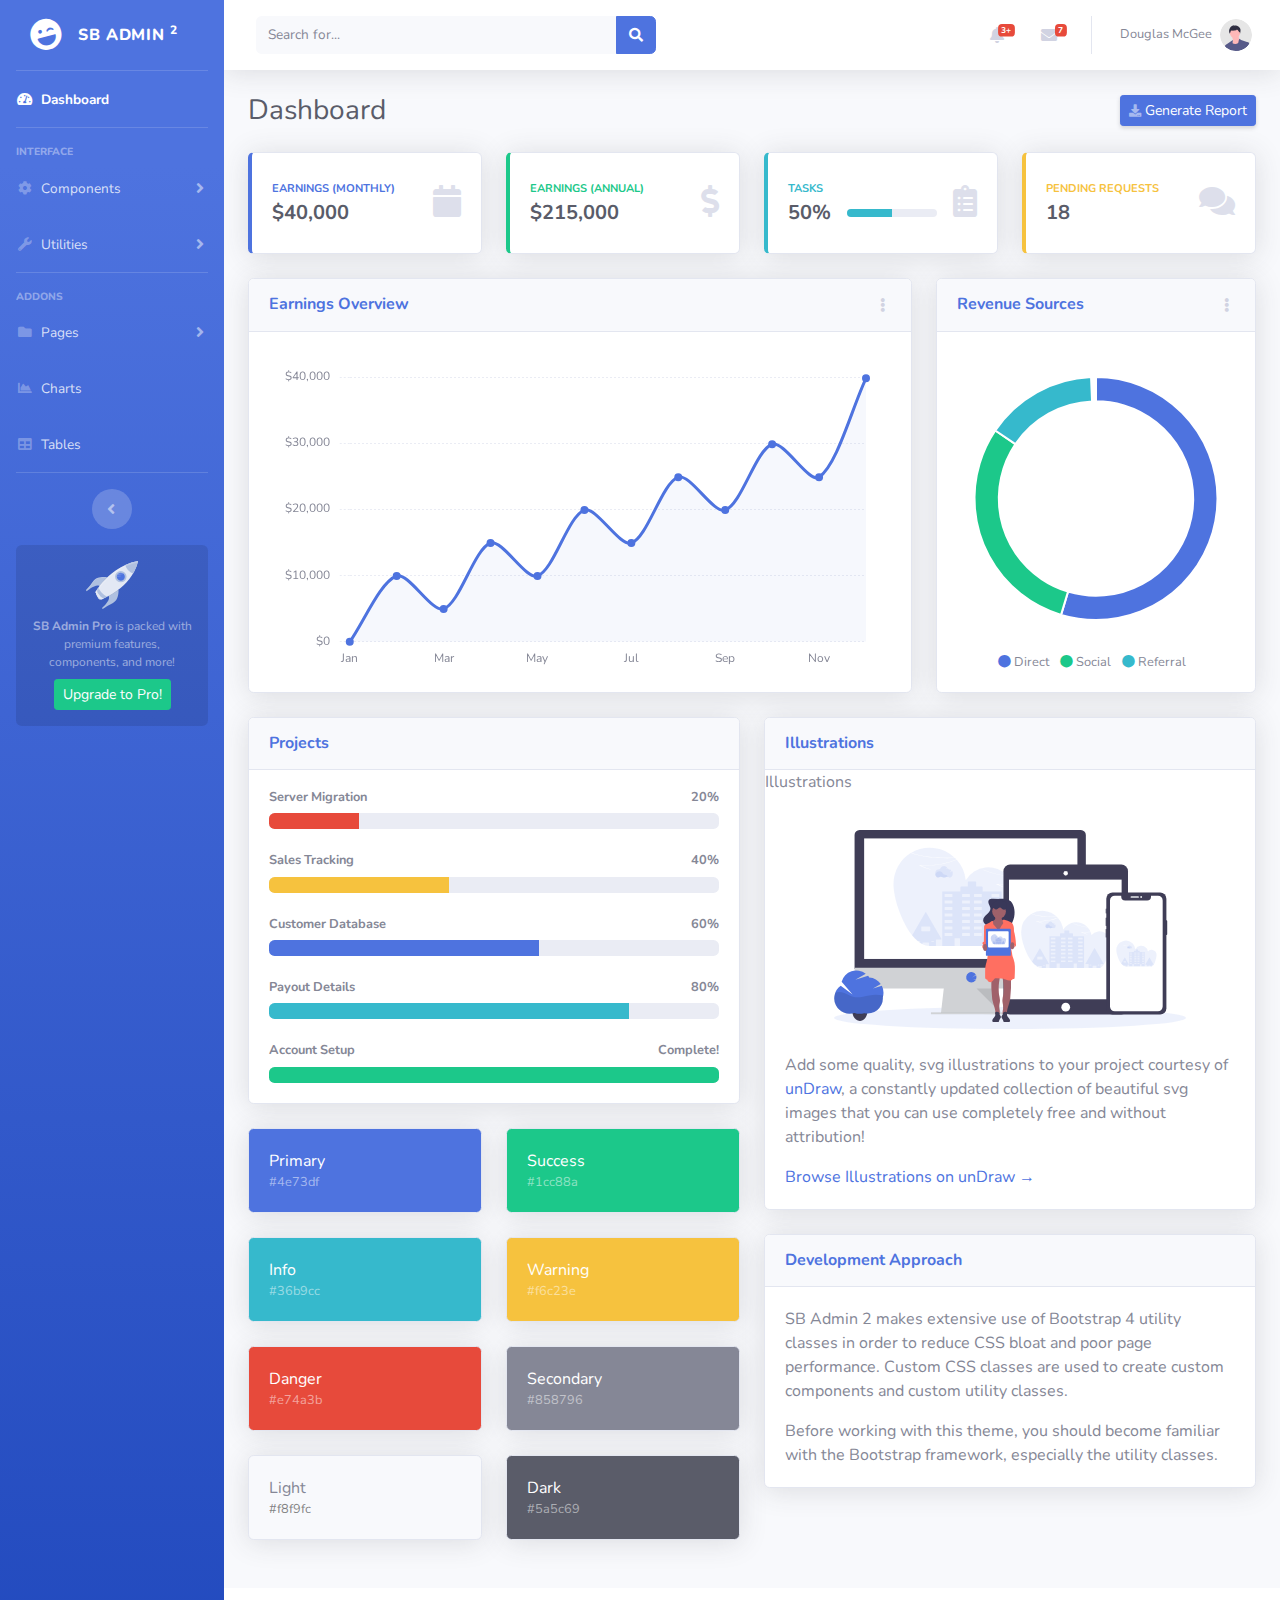
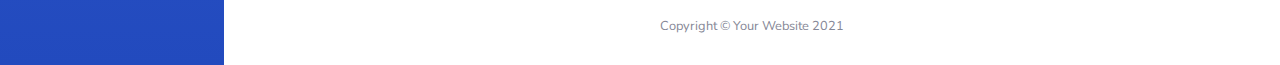
==== index.html @ 8d8b23b3 "Initial commit" ====
<!DOCTYPE html>
<html lang="en">

<head>

    <meta charset="utf-8">
    <meta http-equiv="X-UA-Compatible" content="IE=edge">
    <meta name="viewport" content="width=device-width, initial-scale=1, shrink-to-fit=no">
    <meta name="description" content="">
    <meta name="author" content="">

    <title>SB Admin 2 - Dashboard</title>

    <!-- Custom fonts for this template-->
    <link href="vendor/fontawesome-free/css/all.min.css" rel="stylesheet" type="text/css">
    <link
        href="https://fonts.googleapis.com/css?family=Nunito:200,200i,300,300i,400,400i,600,600i,700,700i,800,800i,900,900i"
        rel="stylesheet">

    <!-- Custom styles for this template-->
    <link href="css/sb-admin-2.min.css" rel="stylesheet">

</head>

<body id="page-top">

    <!-- Page Wrapper -->
    <div id="wrapper">

        <!-- Sidebar -->
        <ul class="navbar-nav bg-gradient-primary sidebar sidebar-dark accordion" id="accordionSidebar">

            <!-- Sidebar - Brand -->
            <a class="sidebar-brand d-flex align-items-center justify-content-center" href="index.html">
                <div class="sidebar-brand-icon rotate-n-15">
                    <i class="fas fa-laugh-wink"></i>
                </div>
                <div class="sidebar-brand-text mx-3">SB Admin <sup>2</sup></div>
            </a>

            <!-- Divider -->
            <hr class="sidebar-divider my-0">

            <!-- Nav Item - Dashboard -->
            <li class="nav-item active">
                <a class="nav-link" href="index.html">
                    <i class="fas fa-fw fa-tachometer-alt"></i>
                    <span>Dashboard</span></a>
            </li>

            <!-- Divider -->
            <hr class="sidebar-divider">

            <!-- Heading -->
            <div class="sidebar-heading">
                Interface
            </div>

            <!-- Nav Item - Pages Collapse Menu -->
            <li class="nav-item">
                <a class="nav-link collapsed" href="#" data-toggle="collapse" data-target="#collapseTwo"
                    aria-expanded="true" aria-controls="collapseTwo">
                    <i class="fas fa-fw fa-cog"></i>
                    <span>Components</span>
                </a>
                <div id="collapseTwo" class="collapse" aria-labelledby="headingTwo" data-parent="#accordionSidebar">
                    <div class="bg-white py-2 collapse-inner rounded">
                        <h6 class="collapse-header">Custom Components:</h6>
                        <a class="collapse-item" href="buttons.html">Buttons</a>
                        <a class="collapse-item" href="cards.html">Cards</a>
                    </div>
                </div>
            </li>

            <!-- Nav Item - Utilities Collapse Menu -->
            <li class="nav-item">
                <a class="nav-link collapsed" href="#" data-toggle="collapse" data-target="#collapseUtilities"
                    aria-expanded="true" aria-controls="collapseUtilities">
                    <i class="fas fa-fw fa-wrench"></i>
                    <span>Utilities</span>
                </a>
                <div id="collapseUtilities" class="collapse" aria-labelledby="headingUtilities"
                    data-parent="#accordionSidebar">
                    <div class="bg-white py-2 collapse-inner rounded">
                        <h6 class="collapse-header">Custom Utilities:</h6>
                        <a class="collapse-item" href="utilities-color.html">Colors</a>
                        <a class="collapse-item" href="utilities-border.html">Borders</a>
                        <a class="collapse-item" href="utilities-animation.html">Animations</a>
                        <a class="collapse-item" href="utilities-other.html">Other</a>
                    </div>
                </div>
            </li>

            <!-- Divider -->
            <hr class="sidebar-divider">

            <!-- Heading -->
            <div class="sidebar-heading">
                Addons
            </div>

            <!-- Nav Item - Pages Collapse Menu -->
            <li class="nav-item">
                <a class="nav-link collapsed" href="#" data-toggle="collapse" data-target="#collapsePages"
                    aria-expanded="true" aria-controls="collapsePages">
                    <i class="fas fa-fw fa-folder"></i>
                    <span>Pages</span>
                </a>
                <div id="collapsePages" class="collapse" aria-labelledby="headingPages" data-parent="#accordionSidebar">
                    <div class="bg-white py-2 collapse-inner rounded">
                        <h6 class="collapse-header">Login Screens:</h6>
                        <a class="collapse-item" href="login.html">Login</a>
                        <a class="collapse-item" href="register.html">Register</a>
                        <a class="collapse-item" href="forgot-password.html">Forgot Password</a>
                        <div class="collapse-divider"></div>
                        <h6 class="collapse-header">Other Pages:</h6>
                        <a class="collapse-item" href="404.html">404 Page</a>
                        <a class="collapse-item" href="blank.html">Blank Page</a>
                    </div>
                </div>
            </li>

            <!-- Nav Item - Charts -->
            <li class="nav-item">
                <a class="nav-link" href="charts.html">
                    <i class="fas fa-fw fa-chart-area"></i>
                    <span>Charts</span></a>
            </li>

            <!-- Nav Item - Tables -->
            <li class="nav-item">
                <a class="nav-link" href="tables.html">
                    <i class="fas fa-fw fa-table"></i>
                    <span>Tables</span></a>
            </li>

            <!-- Divider -->
            <hr class="sidebar-divider d-none d-md-block">

            <!-- Sidebar Toggler (Sidebar) -->
            <div class="text-center d-none d-md-inline">
                <button class="rounded-circle border-0" id="sidebarToggle"></button>
            </div>

            <!-- Sidebar Message -->
            <div class="sidebar-card d-none d-lg-flex">
                <img class="sidebar-card-illustration mb-2" src="img/undraw_rocket.svg" alt="...">
                <p class="text-center mb-2"><strong>SB Admin Pro</strong> is packed with premium features, components, and more!</p>
                <a class="btn btn-success btn-sm" href="https://startbootstrap.com/theme/sb-admin-pro">Upgrade to Pro!</a>
            </div>

        </ul>
        <!-- End of Sidebar -->

        <!-- Content Wrapper -->
        <div id="content-wrapper" class="d-flex flex-column">

            <!-- Main Content -->
            <div id="content">

                <!-- Topbar -->
                <nav class="navbar navbar-expand navbar-light bg-white topbar mb-4 static-top shadow">

                    <!-- Sidebar Toggle (Topbar) -->
                    <button id="sidebarToggleTop" class="btn btn-link d-md-none rounded-circle mr-3">
                        <i class="fa fa-bars"></i>
                    </button>

                    <!-- Topbar Search -->
                    <form
                        class="d-none d-sm-inline-block form-inline mr-auto ml-md-3 my-2 my-md-0 mw-100 navbar-search">
                        <div class="input-group">
                            <input type="text" class="form-control bg-light border-0 small" placeholder="Search for..."
                                aria-label="Search" aria-describedby="basic-addon2">
                            <div class="input-group-append">
                                <button class="btn btn-primary" type="button">
                                    <i class="fas fa-search fa-sm"></i>
                                </button>
                            </div>
                        </div>
                    </form>

                    <!-- Topbar Navbar -->
                    <ul class="navbar-nav ml-auto">

                        <!-- Nav Item - Search Dropdown (Visible Only XS) -->
                        <li class="nav-item dropdown no-arrow d-sm-none">
                            <a class="nav-link dropdown-toggle" href="#" id="searchDropdown" role="button"
                                data-toggle="dropdown" aria-haspopup="true" aria-expanded="false">
                                <i class="fas fa-search fa-fw"></i>
                            </a>
                            <!-- Dropdown - Messages -->
                            <div class="dropdown-menu dropdown-menu-right p-3 shadow animated--grow-in"
                                aria-labelledby="searchDropdown">
                                <form class="form-inline mr-auto w-100 navbar-search">
                                    <div class="input-group">
                                        <input type="text" class="form-control bg-light border-0 small"
                                            placeholder="Search for..." aria-label="Search"
                                            aria-describedby="basic-addon2">
                                        <div class="input-group-append">
                                            <button class="btn btn-primary" type="button">
                                                <i class="fas fa-search fa-sm"></i>
                                            </button>
                                        </div>
                                    </div>
                                </form>
                            </div>
                        </li>

                        <!-- Nav Item - Alerts -->
                        <li class="nav-item dropdown no-arrow mx-1">
                            <a class="nav-link dropdown-toggle" href="#" id="alertsDropdown" role="button"
                                data-toggle="dropdown" aria-haspopup="true" aria-expanded="false">
                                <i class="fas fa-bell fa-fw"></i>
                                <!-- Counter - Alerts -->
                                <span class="badge badge-danger badge-counter">3+</span>
                            </a>
                            <!-- Dropdown - Alerts -->
                            <div class="dropdown-list dropdown-menu dropdown-menu-right shadow animated--grow-in"
                                aria-labelledby="alertsDropdown">
                                <h6 class="dropdown-header">
                                    Alerts Center
                                </h6>
                                <a class="dropdown-item d-flex align-items-center" href="#">
                                    <div class="mr-3">
                                        <div class="icon-circle bg-primary">
                                            <i class="fas fa-file-alt text-white"></i>
                                        </div>
                                    </div>
                                    <div>
                                        <div class="small text-gray-500">December 12, 2019</div>
                                        <span class="font-weight-bold">A new monthly report is ready to download!</span>
                                    </div>
                                </a>
                                <a class="dropdown-item d-flex align-items-center" href="#">
                                    <div class="mr-3">
                                        <div class="icon-circle bg-success">
                                            <i class="fas fa-donate text-white"></i>
                                        </div>
                                    </div>
                                    <div>
                                        <div class="small text-gray-500">December 7, 2019</div>
                                        $290.29 has been deposited into your account!
                                    </div>
                                </a>
                                <a class="dropdown-item d-flex align-items-center" href="#">
                                    <div class="mr-3">
                                        <div class="icon-circle bg-warning">
                                            <i class="fas fa-exclamation-triangle text-white"></i>
                                        </div>
                                    </div>
                                    <div>
                                        <div class="small text-gray-500">December 2, 2019</div>
                                        Spending Alert: We've noticed unusually high spending for your account.
                                    </div>
                                </a>
                                <a class="dropdown-item text-center small text-gray-500" href="#">Show All Alerts</a>
                            </div>
                        </li>

                        <!-- Nav Item - Messages -->
                        <li class="nav-item dropdown no-arrow mx-1">
                            <a class="nav-link dropdown-toggle" href="#" id="messagesDropdown" role="button"
                                data-toggle="dropdown" aria-haspopup="true" aria-expanded="false">
                                <i class="fas fa-envelope fa-fw"></i>
                                <!-- Counter - Messages -->
                                <span class="badge badge-danger badge-counter">7</span>
                            </a>
                            <!-- Dropdown - Messages -->
                            <div class="dropdown-list dropdown-menu dropdown-menu-right shadow animated--grow-in"
                                aria-labelledby="messagesDropdown">
                                <h6 class="dropdown-header">
                                    Message Center
                                </h6>
                                <a class="dropdown-item d-flex align-items-center" href="#">
                                    <div class="dropdown-list-image mr-3">
                                        <img class="rounded-circle" src="img/undraw_profile_1.svg"
                                            alt="...">
                                        <div class="status-indicator bg-success"></div>
                                    </div>
                                    <div class="font-weight-bold">
                                        <div class="text-truncate">Hi there! I am wondering if you can help me with a
                                            problem I've been having.</div>
                                        <div class="small text-gray-500">Emily Fowler · 58m</div>
                                    </div>
                                </a>
                                <a class="dropdown-item d-flex align-items-center" href="#">
                                    <div class="dropdown-list-image mr-3">
                                        <img class="rounded-circle" src="img/undraw_profile_2.svg"
                                            alt="...">
                                        <div class="status-indicator"></div>
                                    </div>
                                    <div>
                                        <div class="text-truncate">I have the photos that you ordered last month, how
                                            would you like them sent to you?</div>
                                        <div class="small text-gray-500">Jae Chun · 1d</div>
                                    </div>
                                </a>
                                <a class="dropdown-item d-flex align-items-center" href="#">
                                    <div class="dropdown-list-image mr-3">
                                        <img class="rounded-circle" src="img/undraw_profile_3.svg"
                                            alt="...">
                                        <div class="status-indicator bg-warning"></div>
                                    </div>
                                    <div>
                                        <div class="text-truncate">Last month's report looks great, I am very happy with
                                            the progress so far, keep up the good work!</div>
                                        <div class="small text-gray-500">Morgan Alvarez · 2d</div>
                                    </div>
                                </a>
                                <a class="dropdown-item d-flex align-items-center" href="#">
                                    <div class="dropdown-list-image mr-3">
                                        <img class="rounded-circle" src="https://source.unsplash.com/Mv9hjnEUHR4/60x60"
                                            alt="...">
                                        <div class="status-indicator bg-success"></div>
                                    </div>
                                    <div>
                                        <div class="text-truncate">Am I a good boy? The reason I ask is because someone
                                            told me that people say this to all dogs, even if they aren't good...</div>
                                        <div class="small text-gray-500">Chicken the Dog · 2w</div>
                                    </div>
                                </a>
                                <a class="dropdown-item text-center small text-gray-500" href="#">Read More Messages</a>
                            </div>
                        </li>

                        <div class="topbar-divider d-none d-sm-block"></div>

                        <!-- Nav Item - User Information -->
                        <li class="nav-item dropdown no-arrow">
                            <a class="nav-link dropdown-toggle" href="#" id="userDropdown" role="button"
                                data-toggle="dropdown" aria-haspopup="true" aria-expanded="false">
                                <span class="mr-2 d-none d-lg-inline text-gray-600 small">Douglas McGee</span>
                                <img class="img-profile rounded-circle"
                                    src="img/undraw_profile.svg">
                            </a>
                            <!-- Dropdown - User Information -->
                            <div class="dropdown-menu dropdown-menu-right shadow animated--grow-in"
                                aria-labelledby="userDropdown">
                                <a class="dropdown-item" href="#">
                                    <i class="fas fa-user fa-sm fa-fw mr-2 text-gray-400"></i>
                                    Profile
                                </a>
                                <a class="dropdown-item" href="#">
                                    <i class="fas fa-cogs fa-sm fa-fw mr-2 text-gray-400"></i>
                                    Settings
                                </a>
                                <a class="dropdown-item" href="#">
                                    <i class="fas fa-list fa-sm fa-fw mr-2 text-gray-400"></i>
                                    Activity Log
                                </a>
                                <div class="dropdown-divider"></div>
                                <a class="dropdown-item" href="#" data-toggle="modal" data-target="#logoutModal">
                                    <i class="fas fa-sign-out-alt fa-sm fa-fw mr-2 text-gray-400"></i>
                                    Logout
                                </a>
                            </div>
                        </li>

                    </ul>

                </nav>
                <!-- End of Topbar -->

                <!-- Begin Page Content -->
                <div class="container-fluid">

                    <!-- Page Heading -->
                    <div class="d-sm-flex align-items-center justify-content-between mb-4">
                        <h1 class="h3 mb-0 text-gray-800">Dashboard</h1>
                        <a href="#" class="d-none d-sm-inline-block btn btn-sm btn-primary shadow-sm"><i
                                class="fas fa-download fa-sm text-white-50"></i> Generate Report</a>
                    </div>

                    <!-- Content Row -->
                    <div class="row">

                        <!-- Earnings (Monthly) Card Example -->
                        <div class="col-xl-3 col-md-6 mb-4">
                            <div class="card border-left-primary shadow h-100 py-2">
                                <div class="card-body">
                                    <div class="row no-gutters align-items-center">
                                        <div class="col mr-2">
                                            <div class="text-xs font-weight-bold text-primary text-uppercase mb-1">
                                                Earnings (Monthly)</div>
                                            <div class="h5 mb-0 font-weight-bold text-gray-800">$40,000</div>
                                        </div>
                                        <div class="col-auto">
                                            <i class="fas fa-calendar fa-2x text-gray-300"></i>
                                        </div>
                                    </div>
                                </div>
                            </div>
                        </div>

                        <!-- Earnings (Monthly) Card Example -->
                        <div class="col-xl-3 col-md-6 mb-4">
                            <div class="card border-left-success shadow h-100 py-2">
                                <div class="card-body">
                                    <div class="row no-gutters align-items-center">
                                        <div class="col mr-2">
                                            <div class="text-xs font-weight-bold text-success text-uppercase mb-1">
                                                Earnings (Annual)</div>
                                            <div class="h5 mb-0 font-weight-bold text-gray-800">$215,000</div>
                                        </div>
                                        <div class="col-auto">
                                            <i class="fas fa-dollar-sign fa-2x text-gray-300"></i>
                                        </div>
                                    </div>
                                </div>
                            </div>
                        </div>

                        <!-- Earnings (Monthly) Card Example -->
                        <div class="col-xl-3 col-md-6 mb-4">
                            <div class="card border-left-info shadow h-100 py-2">
                                <div class="card-body">
                                    <div class="row no-gutters align-items-center">
                                        <div class="col mr-2">
                                            <div class="text-xs font-weight-bold text-info text-uppercase mb-1">Tasks
                                            </div>
                                            <div class="row no-gutters align-items-center">
                                                <div class="col-auto">
                                                    <div class="h5 mb-0 mr-3 font-weight-bold text-gray-800">50%</div>
                                                </div>
                                                <div class="col">
                                                    <div class="progress progress-sm mr-2">
                                                        <div class="progress-bar bg-info" role="progressbar"
                                                            style="width: 50%" aria-valuenow="50" aria-valuemin="0"
                                                            aria-valuemax="100"></div>
                                                    </div>
                                                </div>
                                            </div>
                                        </div>
                                        <div class="col-auto">
                                            <i class="fas fa-clipboard-list fa-2x text-gray-300"></i>
                                        </div>
                                    </div>
                                </div>
                            </div>
                        </div>

                        <!-- Pending Requests Card Example -->
                        <div class="col-xl-3 col-md-6 mb-4">
                            <div class="card border-left-warning shadow h-100 py-2">
                                <div class="card-body">
                                    <div class="row no-gutters align-items-center">
                                        <div class="col mr-2">
                                            <div class="text-xs font-weight-bold text-warning text-uppercase mb-1">
                                                Pending Requests</div>
                                            <div class="h5 mb-0 font-weight-bold text-gray-800">18</div>
                                        </div>
                                        <div class="col-auto">
                                            <i class="fas fa-comments fa-2x text-gray-300"></i>
                                        </div>
                                    </div>
                                </div>
                            </div>
                        </div>
                    </div>

                    <!-- Content Row -->

                    <div class="row">

                        <!-- Area Chart -->
                        <div class="col-xl-8 col-lg-7">
                            <div class="card shadow mb-4">
                                <!-- Card Header - Dropdown -->
                                <div
                                    class="card-header py-3 d-flex flex-row align-items-center justify-content-between">
                                    <h6 class="m-0 font-weight-bold text-primary">Earnings Overview</h6>
                                    <div class="dropdown no-arrow">
                                        <a class="dropdown-toggle" href="#" role="button" id="dropdownMenuLink"
                                            data-toggle="dropdown" aria-haspopup="true" aria-expanded="false">
                                            <i class="fas fa-ellipsis-v fa-sm fa-fw text-gray-400"></i>
                                        </a>
                                        <div class="dropdown-menu dropdown-menu-right shadow animated--fade-in"
                                            aria-labelledby="dropdownMenuLink">
                                            <div class="dropdown-header">Dropdown Header:</div>
                                            <a class="dropdown-item" href="#">Action</a>
                                            <a class="dropdown-item" href="#">Another action</a>
                                            <div class="dropdown-divider"></div>
                                            <a class="dropdown-item" href="#">Something else here</a>
                                        </div>
                                    </div>
                                </div>
                                <!-- Card Body -->
                                <div class="card-body">
                                    <div class="chart-area">
                                        <canvas id="myAreaChart"></canvas>
                                    </div>
                                </div>
                            </div>
                        </div>

                        <!-- Pie Chart -->
                        <div class="col-xl-4 col-lg-5">
                            <div class="card shadow mb-4">
                                <!-- Card Header - Dropdown -->
                                <div
                                    class="card-header py-3 d-flex flex-row align-items-center justify-content-between">
                                    <h6 class="m-0 font-weight-bold text-primary">Revenue Sources</h6>
                                    <div class="dropdown no-arrow">
                                        <a class="dropdown-toggle" href="#" role="button" id="dropdownMenuLink"
                                            data-toggle="dropdown" aria-haspopup="true" aria-expanded="false">
                                            <i class="fas fa-ellipsis-v fa-sm fa-fw text-gray-400"></i>
                                        </a>
                                        <div class="dropdown-menu dropdown-menu-right shadow animated--fade-in"
                                            aria-labelledby="dropdownMenuLink">
                                            <div class="dropdown-header">Dropdown Header:</div>
                                            <a class="dropdown-item" href="#">Action</a>
                                            <a class="dropdown-item" href="#">Another action</a>
                                            <div class="dropdown-divider"></div>
                                            <a class="dropdown-item" href="#">Something else here</a>
                                        </div>
                                    </div>
                                </div>
                                <!-- Card Body -->
                                <div class="card-body">
                                    <div class="chart-pie pt-4 pb-2">
                                        <canvas id="myPieChart"></canvas>
                                    </div>
                                    <div class="mt-4 text-center small">
                                        <span class="mr-2">
                                            <i class="fas fa-circle text-primary"></i> Direct
                                        </span>
                                        <span class="mr-2">
                                            <i class="fas fa-circle text-success"></i> Social
                                        </span>
                                        <span class="mr-2">
                                            <i class="fas fa-circle text-info"></i> Referral
                                        </span>
                                    </div>
                                </div>
                            </div>
                        </div>
                    </div>

                    <!-- Content Row -->
                    <div class="row">

                        <!-- Content Column -->
                        <div class="col-lg-6 mb-4">

                            <!-- Project Card Example -->
                            <div class="card shadow mb-4">
                                <div class="card-header py-3">
                                    <h6 class="m-0 font-weight-bold text-primary">Projects</h6>
                                </div>
                                <div class="card-body">
                                    <h4 class="small font-weight-bold">Server Migration <span
                                            class="float-right">20%</span></h4>
                                    <div class="progress mb-4">
                                        <div class="progress-bar bg-danger" role="progressbar" style="width: 20%"
                                            aria-valuenow="20" aria-valuemin="0" aria-valuemax="100"></div>
                                    </div>
                                    <h4 class="small font-weight-bold">Sales Tracking <span
                                            class="float-right">40%</span></h4>
                                    <div class="progress mb-4">
                                        <div class="progress-bar bg-warning" role="progressbar" style="width: 40%"
                                            aria-valuenow="40" aria-valuemin="0" aria-valuemax="100"></div>
                                    </div>
                                    <h4 class="small font-weight-bold">Customer Database <span
                                            class="float-right">60%</span></h4>
                                    <div class="progress mb-4">
                                        <div class="progress-bar" role="progressbar" style="width: 60%"
                                            aria-valuenow="60" aria-valuemin="0" aria-valuemax="100"></div>
                                    </div>
                                    <h4 class="small font-weight-bold">Payout Details <span
                                            class="float-right">80%</span></h4>
                                    <div class="progress mb-4">
                                        <div class="progress-bar bg-info" role="progressbar" style="width: 80%"
                                            aria-valuenow="80" aria-valuemin="0" aria-valuemax="100"></div>
                                    </div>
                                    <h4 class="small font-weight-bold">Account Setup <span
                                            class="float-right">Complete!</span></h4>
                                    <div class="progress">
                                        <div class="progress-bar bg-success" role="progressbar" style="width: 100%"
                                            aria-valuenow="100" aria-valuemin="0" aria-valuemax="100"></div>
                                    </div>
                                </div>
                            </div>

                            <!-- Color System -->
                            <div class="row">
                                <div class="col-lg-6 mb-4">
                                    <div class="card bg-primary text-white shadow">
                                        <div class="card-body">
                                            Primary
                                            <div class="text-white-50 small">#4e73df</div>
                                        </div>
                                    </div>
                                </div>
                                <div class="col-lg-6 mb-4">
                                    <div class="card bg-success text-white shadow">
                                        <div class="card-body">
                                            Success
                                            <div class="text-white-50 small">#1cc88a</div>
                                        </div>
                                    </div>
                                </div>
                                <div class="col-lg-6 mb-4">
                                    <div class="card bg-info text-white shadow">
                                        <div class="card-body">
                                            Info
                                            <div class="text-white-50 small">#36b9cc</div>
                                        </div>
                                    </div>
                                </div>
                                <div class="col-lg-6 mb-4">
                                    <div class="card bg-warning text-white shadow">
                                        <div class="card-body">
                                            Warning
                                            <div class="text-white-50 small">#f6c23e</div>
                                        </div>
                                    </div>
                                </div>
                                <div class="col-lg-6 mb-4">
                                    <div class="card bg-danger text-white shadow">
                                        <div class="card-body">
                                            Danger
                                            <div class="text-white-50 small">#e74a3b</div>
                                        </div>
                                    </div>
                                </div>
                                <div class="col-lg-6 mb-4">
                                    <div class="card bg-secondary text-white shadow">
                                        <div class="card-body">
                                            Secondary
                                            <div class="text-white-50 small">#858796</div>
                                        </div>
                                    </div>
                                </div>
                                <div class="col-lg-6 mb-4">
                                    <div class="card bg-light text-black shadow">
                                        <div class="card-body">
                                            Light
                                            <div class="text-black-50 small">#f8f9fc</div>
                                        </div>
                                    </div>
                                </div>
                                <div class="col-lg-6 mb-4">
                                    <div class="card bg-dark text-white shadow">
                                        <div class="card-body">
                                            Dark
                                            <div class="text-white-50 small">#5a5c69</div>
                                        </div>
                                    </div>
                                </div>
                            </div>

                        </div>

                        <div class="col-lg-6 mb-4">

                            <!--  -->
                            <div class="card shadow mb-4">
                                <div class="card-header py-3">
                                    <h6 class="m-0 font-weight-bold text-primary">Illustrations</h6>
                                </div>Illustrations
                                <div class="card-body">
                                    <div class="text-center">
                                        <img class="img-fluid px-3 px-sm-4 mt-3 mb-4" style="width: 25rem;"
                                            src="img/undraw_posting_photo.svg" alt="...">
                                    </div>
                                    <p>Add some quality, svg illustrations to your project courtesy of <a
                                            target="_blank" rel="nofollow" href="https://undraw.co/">unDraw</a>, a
                                        constantly updated collection of beautiful svg images that you can use
                                        completely free and without attribution!</p>
                                    <a target="_blank" rel="nofollow" href="https://undraw.co/">Browse Illustrations on
                                        unDraw &rarr;</a>
                                </div>
                            </div>

                            <!-- Approach -->
                            <div class="card shadow mb-4">
                                <div class="card-header py-3">
                                    <h6 class="m-0 font-weight-bold text-primary">Development Approach</h6>
                                </div>
                                <div class="card-body">
                                    <p>SB Admin 2 makes extensive use of Bootstrap 4 utility classes in order to reduce
                                        CSS bloat and poor page performance. Custom CSS classes are used to create
                                        custom components and custom utility classes.</p>
                                    <p class="mb-0">Before working with this theme, you should become familiar with the
                                        Bootstrap framework, especially the utility classes.</p>
                                </div>
                            </div>

                        </div>
                    </div>

                </div>
                <!-- /.container-fluid -->

            </div>
            <!-- End of Main Content -->

            <!-- Footer -->
            <footer class="sticky-footer bg-white">
                <div class="container my-auto">
                    <div class="copyright text-center my-auto">
                        <span>Copyright &copy; Your Website 2021</span>
                    </div>
                </div>
            </footer>
            <!-- End of Footer -->

        </div>
        <!-- End of Content Wrapper -->

    </div>
    <!-- End of Page Wrapper -->

    <!-- Scroll to Top Button-->
    <a class="scroll-to-top rounded" href="#page-top">
        <i class="fas fa-angle-up"></i>
    </a>

    <!-- Logout Modal-->
    <div class="modal fade" id="logoutModal" tabindex="-1" role="dialog" aria-labelledby="exampleModalLabel"
        aria-hidden="true">
        <div class="modal-dialog" role="document">
            <div class="modal-content">
                <div class="modal-header">
                    <h5 class="modal-title" id="exampleModalLabel">Ready to Leave?</h5>
                    <button class="close" type="button" data-dismiss="modal" aria-label="Close">
                        <span aria-hidden="true">×</span>
                    </button>
                </div>
                <div class="modal-body">Select "Logout" below if you are ready to end your current session.</div>
                <div class="modal-footer">
                    <button class="btn btn-secondary" type="button" data-dismiss="modal">Cancel</button>
                    <a class="btn btn-primary" href="login.html">Logout</a>
                </div>
            </div>
        </div>
    </div>

    <!-- Bootstrap core JavaScript-->
    <script src="vendor/jquery/jquery.min.js"></script>
    <script src="vendor/bootstrap/js/bootstrap.bundle.min.js"></script>

    <!-- Core plugin JavaScript-->
    <script src="vendor/jquery-easing/jquery.easing.min.js"></script>

    <!-- Custom scripts for all pages-->
    <script src="js/sb-admin-2.min.js"></script>

    <!-- Page level plugins -->
    <script src="vendor/chart.js/Chart.min.js"></script>

    <!-- Page level custom scripts -->
    <script src="js/demo/chart-area-demo.js"></script>
    <script src="js/demo/chart-pie-demo.js"></script>

</body>

</html>
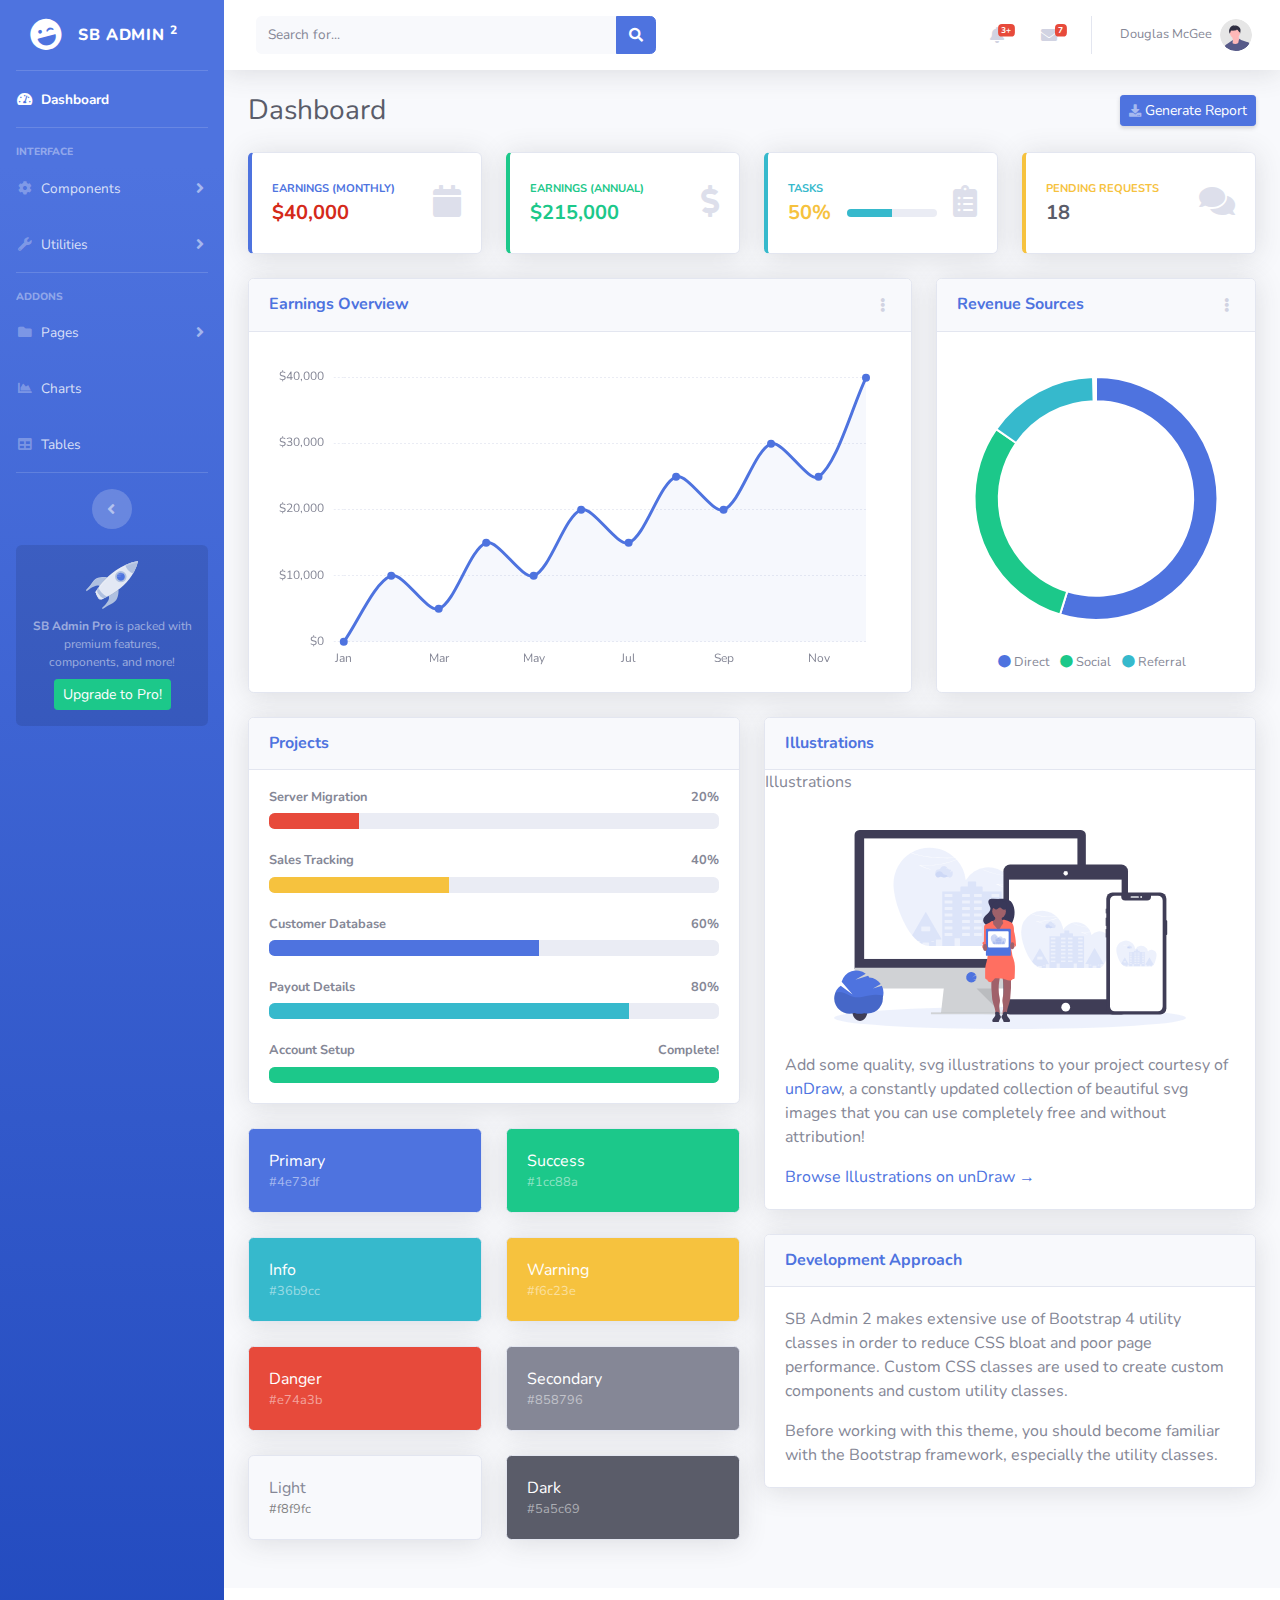
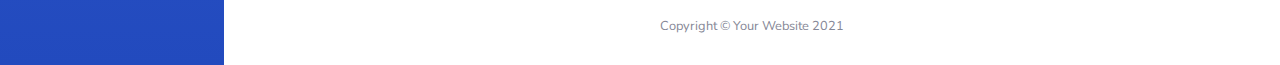
==== commit 5b1df183: "chore(style)" ====
--- a/index.html
+++ b/index.html
@@ -383,7 +383,7 @@
                                         <div class="col mr-2">
                                             <div class="text-xs font-weight-bold text-primary text-uppercase mb-1">
                                                 Earnings (Monthly)</div>
-                                            <div class="h5 mb-0 font-weight-bold text-gray-800">$40,000</div>
+                                            <div class="h5 mb-0 font-weight-bold text-red-800">$40,000</div>
                                         </div>
                                         <div class="col-auto">
                                             <i class="fas fa-calendar fa-2x text-gray-300"></i>
@@ -401,7 +401,7 @@
                                         <div class="col mr-2">
                                             <div class="text-xs font-weight-bold text-success text-uppercase mb-1">
                                                 Earnings (Annual)</div>
-                                            <div class="h5 mb-0 font-weight-bold text-gray-800">$215,000</div>
+                                            <div class="h5 mb-0 font-weight-bold text-green-800">$215,000</div>
                                         </div>
                                         <div class="col-auto">
                                             <i class="fas fa-dollar-sign fa-2x text-gray-300"></i>
@@ -421,7 +421,7 @@
                                             </div>
                                             <div class="row no-gutters align-items-center">
                                                 <div class="col-auto">
-                                                    <div class="h5 mb-0 mr-3 font-weight-bold text-gray-800">50%</div>
+                                                    <div class="h5 mb-0 mr-3 font-weight-bold text-yellow-800">50%</div>
                                                 </div>
                                                 <div class="col">
                                                     <div class="progress progress-sm mr-2">
